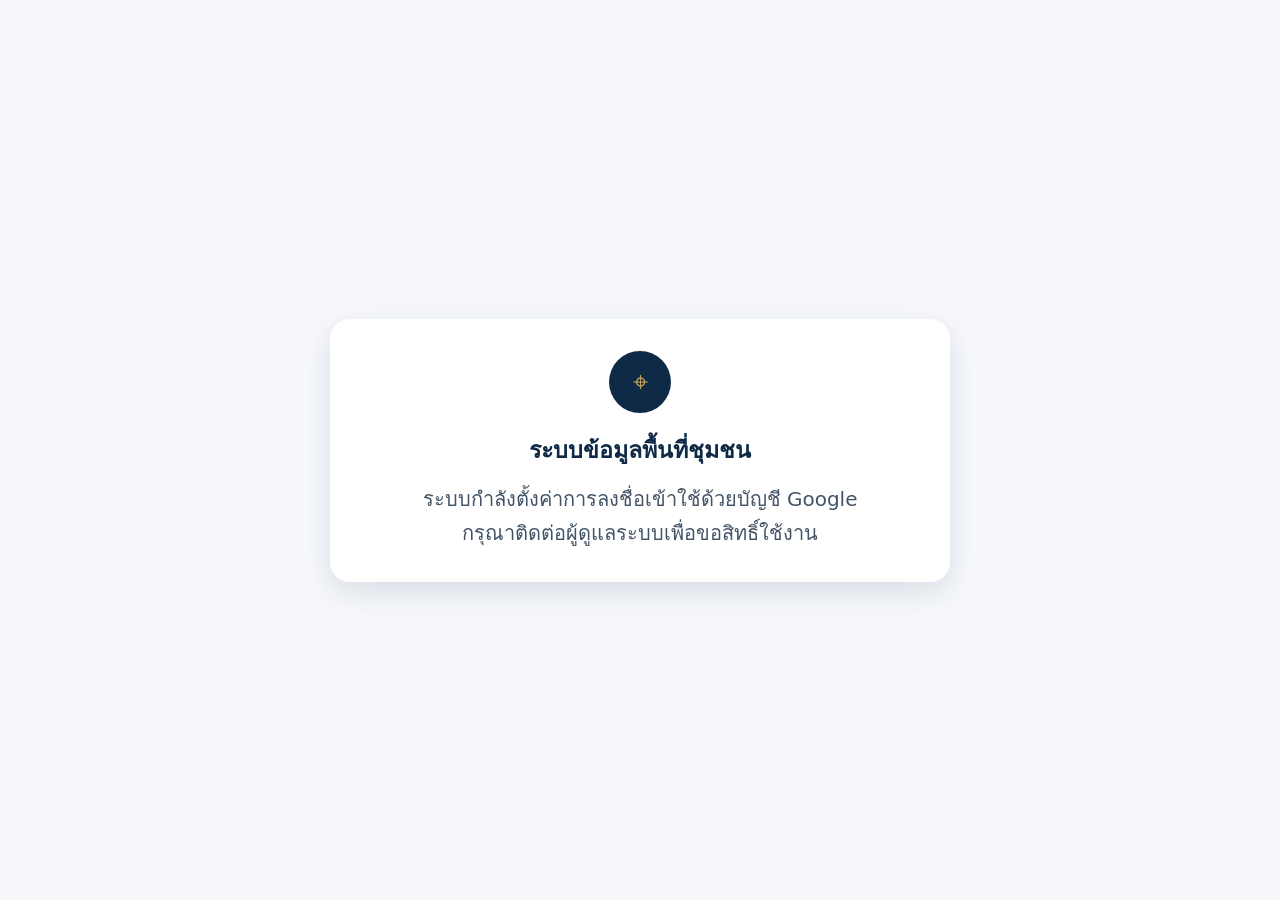
==== index.html @ 24e33e11 "Initialize secure community system Pages origin" ====
<!doctype html>
<html lang="th">
<head>
  <meta charset="utf-8">
  <meta name="viewport" content="width=device-width, initial-scale=1, viewport-fit=cover">
  <meta name="robots" content="noindex, nofollow">
  <title>ระบบข้อมูลพื้นที่ชุมชน</title>
  <style>
    :root { color-scheme: light; --navy:#0e2a47; --gold:#c8a45a; --paper:#f6f8fb; }
    * { box-sizing:border-box; }
    body { margin:0; min-height:100vh; display:grid; place-items:center; padding:24px; background:var(--paper); color:var(--navy); font:20px system-ui,sans-serif; }
    main { width:min(100%,620px); padding:32px; background:#fff; border-radius:20px; box-shadow:0 10px 30px #0e2a4720; text-align:center; }
    h1 { margin:0 0 14px; font-size:1.45rem; }
    p { margin:0; line-height:1.7; color:#435466; }
    .mark { width:62px; height:62px; margin:0 auto 18px; border-radius:50%; display:grid; place-items:center; background:var(--navy); color:var(--gold); font-size:1.7rem; }
  </style>
</head>
<body>
  <main>
    <div class="mark" aria-hidden="true">⌖</div>
    <h1>ระบบข้อมูลพื้นที่ชุมชน</h1>
    <p>ระบบกำลังตั้งค่าการลงชื่อเข้าใช้ด้วยบัญชี Google<br>กรุณาติดต่อผู้ดูแลระบบเพื่อขอสิทธิ์ใช้งาน</p>
  </main>
</body>
</html>
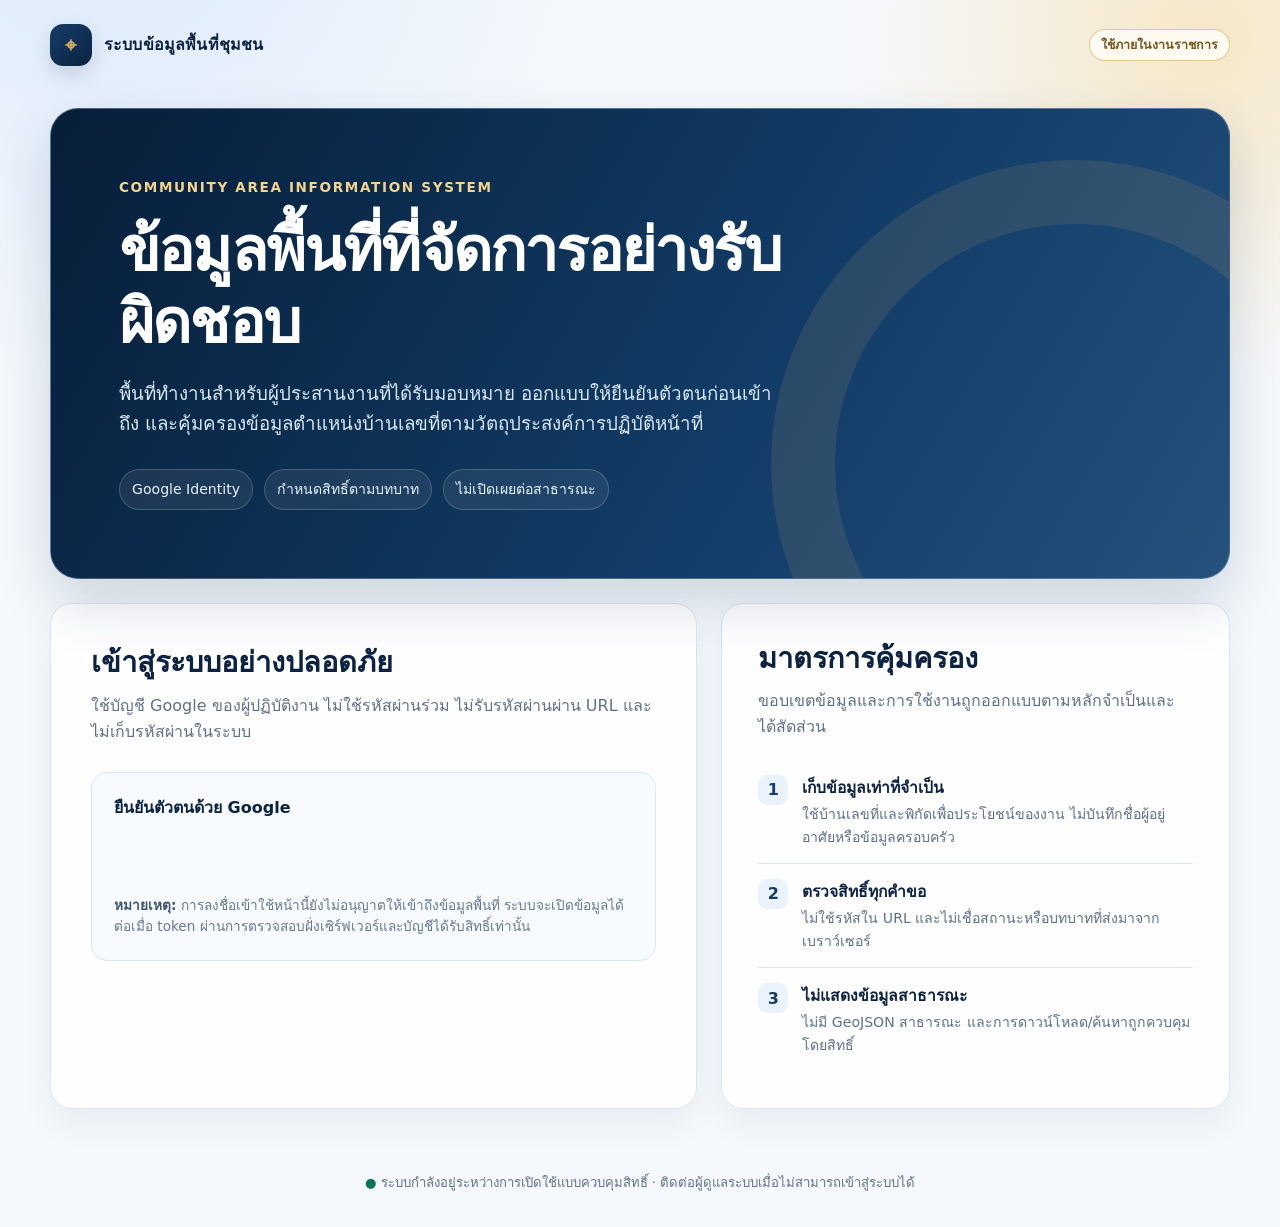
==== commit 1506cf9c: "Add secure Google sign-in landing page" ====
--- a/index.html
+++ b/index.html
@@ -4,23 +4,105 @@
   <meta charset="utf-8">
   <meta name="viewport" content="width=device-width, initial-scale=1, viewport-fit=cover">
   <meta name="robots" content="noindex, nofollow">
+  <meta name="referrer" content="strict-origin-when-cross-origin">
   <title>ระบบข้อมูลพื้นที่ชุมชน</title>
   <style>
-    :root { color-scheme: light; --navy:#0e2a47; --gold:#c8a45a; --paper:#f6f8fb; }
+    :root { color-scheme: light; --navy:#0b2341; --navy-2:#153d68; --ink:#12233a; --muted:#607087; --line:#dce5ef; --gold:#d4ad61; --paper:#f5f8fc; --success:#0d7356; }
     * { box-sizing:border-box; }
-    body { margin:0; min-height:100vh; display:grid; place-items:center; padding:24px; background:var(--paper); color:var(--navy); font:20px system-ui,sans-serif; }
-    main { width:min(100%,620px); padding:32px; background:#fff; border-radius:20px; box-shadow:0 10px 30px #0e2a4720; text-align:center; }
-    h1 { margin:0 0 14px; font-size:1.45rem; }
-    p { margin:0; line-height:1.7; color:#435466; }
-    .mark { width:62px; height:62px; margin:0 auto 18px; border-radius:50%; display:grid; place-items:center; background:var(--navy); color:var(--gold); font-size:1.7rem; }
+    html { min-width:320px; background:var(--paper); }
+    body { margin:0; min-height:100vh; color:var(--ink); font:16px/1.6 "Noto Sans Thai","Leelawadee UI",Tahoma,system-ui,sans-serif; background:radial-gradient(circle at 8% -8%,#dceafb 0,transparent 31rem),radial-gradient(circle at 94% 3%,#f6e7c7 0,transparent 22rem),var(--paper); }
+    .shell { width:min(1180px,calc(100% - 40px)); margin:0 auto; }
+    .topbar { padding:24px 0 14px; display:flex; justify-content:space-between; align-items:center; gap:20px; }
+    .brand { display:flex; align-items:center; gap:12px; color:var(--navy); font-weight:800; letter-spacing:.01em; }
+    .brand-mark { width:42px; height:42px; display:grid; place-items:center; border-radius:13px; color:var(--gold); background:linear-gradient(145deg,var(--navy-2),var(--navy)); box-shadow:0 8px 20px #08224225; font-size:1.25rem; }
+    .classification { margin:0; padding:5px 11px; border:1px solid #d6af62aa; border-radius:999px; background:#fffaf0; color:#76541e; font-size:.78rem; font-weight:700; }
+    main { padding:28px 0 42px; }
+    .hero { overflow:hidden; position:relative; padding:clamp(30px,6vw,68px); border:1px solid #ffffff44; border-radius:28px; color:#fff; background:linear-gradient(121deg,#071e38 0%,#123d68 62%,#24517d 100%); box-shadow:0 24px 54px #11365b2d; }
+    .hero::after { content:""; position:absolute; right:-150px; bottom:-190px; width:480px; height:480px; border:64px solid #d4ad611f; border-radius:50%; pointer-events:none; }
+    .eyebrow { position:relative; z-index:1; margin:0 0 15px; color:#f2d38f; font-weight:800; font-size:.85rem; letter-spacing:.12em; text-transform:uppercase; }
+    h1 { position:relative; z-index:1; max-width:720px; margin:0; font-size:clamp(2rem,4.7vw,3.9rem); line-height:1.2; letter-spacing:-.03em; }
+    .lead { position:relative; z-index:1; max-width:670px; margin:21px 0 0; color:#d9e8f6; font-size:clamp(1rem,2.2vw,1.17rem); }
+    .hero-meta { position:relative; z-index:1; display:flex; flex-wrap:wrap; gap:11px; margin-top:30px; }
+    .pill { padding:8px 12px; border:1px solid #ffffff2f; border-radius:999px; background:#ffffff12; color:#e8f3fc; font-size:.88rem; }
+    .grid { display:grid; grid-template-columns:1.12fr .88fr; gap:24px; margin-top:24px; }
+    .panel { border:1px solid var(--line); border-radius:22px; background:#fffe; box-shadow:0 14px 35px #1736560f; }
+    .access { padding:clamp(25px,4vw,40px); }
+    h2 { margin:0; color:var(--navy); font-size:clamp(1.35rem,2.4vw,1.8rem); line-height:1.3; }
+    .copy { margin:12px 0 0; color:var(--muted); }
+    .signin-box { margin-top:28px; padding:22px; border:1px solid #d9e7f3; border-radius:16px; background:#f7fbff; }
+    .signin-title { margin:0; color:var(--navy); font-weight:800; }
+    #google-button { min-height:44px; margin-top:15px; }
+    .status { display:none; margin:18px 0 0; padding:14px; border:1px solid #a9d8c9; border-radius:12px; color:#07563f; background:#edf9f4; }
+    .status[aria-hidden="false"] { display:block; }
+    .notice { margin:15px 0 0; color:#68788e; font-size:.85rem; }
+    .notice strong { color:#3e536e; }
+    .safeguards { padding:clamp(25px,4vw,36px); }
+    .safeguards > p { margin:11px 0 21px; color:var(--muted); }
+    .guard { display:grid; grid-template-columns:32px 1fr; gap:12px; padding:15px 0; border-top:1px solid var(--line); }
+    .guard:first-of-type { border-top:0; }
+    .guard-icon { width:30px; height:30px; display:grid; place-items:center; border-radius:9px; background:#eaf3fb; color:var(--navy-2); font-weight:900; }
+    .guard h3 { margin:0; color:var(--navy); font-size:.98rem; }
+    .guard p { margin:3px 0 0; color:var(--muted); font-size:.88rem; }
+    .footer { padding:21px 0 34px; color:#63738a; font-size:.82rem; text-align:center; }
+    .footer span { color:var(--success); font-weight:800; }
+    @media (max-width:780px) { .shell { width:min(100% - 28px,600px); } .topbar { padding-top:14px; } .classification { display:none; } main { padding-top:13px; } .grid { grid-template-columns:1fr; } .hero { border-radius:22px; } }
   </style>
+  <script src="https://accounts.google.com/gsi/client" async defer></script>
 </head>
 <body>
-  <main>
-    <div class="mark" aria-hidden="true">⌖</div>
-    <h1>ระบบข้อมูลพื้นที่ชุมชน</h1>
-    <p>ระบบกำลังตั้งค่าการลงชื่อเข้าใช้ด้วยบัญชี Google<br>กรุณาติดต่อผู้ดูแลระบบเพื่อขอสิทธิ์ใช้งาน</p>
-  </main>
+  <div class="shell">
+    <header class="topbar">
+      <div class="brand"><span class="brand-mark" aria-hidden="true">⌖</span><span>ระบบข้อมูลพื้นที่ชุมชน</span></div>
+      <p class="classification">ใช้ภายในงานราชการ</p>
+    </header>
+    <main>
+      <section class="hero" aria-labelledby="page-title">
+        <p class="eyebrow">Community Area Information System</p>
+        <h1 id="page-title">ข้อมูลพื้นที่ที่จัดการอย่างรับผิดชอบ</h1>
+        <p class="lead">พื้นที่ทำงานสำหรับผู้ประสานงานที่ได้รับมอบหมาย ออกแบบให้ยืนยันตัวตนก่อนเข้าถึง และคุ้มครองข้อมูลตำแหน่งบ้านเลขที่ตามวัตถุประสงค์การปฏิบัติหน้าที่</p>
+        <div class="hero-meta" aria-label="หลักการคุ้มครองข้อมูล"><span class="pill">Google Identity</span><span class="pill">กำหนดสิทธิ์ตามบทบาท</span><span class="pill">ไม่เปิดเผยต่อสาธารณะ</span></div>
+      </section>
+      <div class="grid">
+        <section class="panel access" aria-labelledby="access-title">
+          <h2 id="access-title">เข้าสู่ระบบอย่างปลอดภัย</h2>
+          <p class="copy">ใช้บัญชี Google ของผู้ปฏิบัติงาน ไม่ใช้รหัสผ่านร่วม ไม่รับรหัสผ่านผ่าน URL และไม่เก็บรหัสผ่านในระบบ</p>
+          <div class="signin-box">
+            <p class="signin-title">ยืนยันตัวตนด้วย Google</p>
+            <div id="google-button" aria-label="ปุ่มเข้าสู่ระบบด้วย Google"></div>
+            <div id="signin-status" class="status" role="status" aria-hidden="true"></div>
+            <p class="notice"><strong>หมายเหตุ:</strong> การลงชื่อเข้าใช้หน้านี้ยังไม่อนุญาตให้เข้าถึงข้อมูลพื้นที่ ระบบจะเปิดข้อมูลได้ต่อเมื่อ token ผ่านการตรวจสอบฝั่งเซิร์ฟเวอร์และบัญชีได้รับสิทธิ์เท่านั้น</p>
+          </div>
+        </section>
+        <aside class="panel safeguards" aria-labelledby="safeguards-title">
+          <h2 id="safeguards-title">มาตรการคุ้มครอง</h2>
+          <p>ขอบเขตข้อมูลและการใช้งานถูกออกแบบตามหลักจำเป็นและได้สัดส่วน</p>
+          <div class="guard"><span class="guard-icon" aria-hidden="true">1</span><div><h3>เก็บข้อมูลเท่าที่จำเป็น</h3><p>ใช้บ้านเลขที่และพิกัดเพื่อประโยชน์ของงาน ไม่บันทึกชื่อผู้อยู่อาศัยหรือข้อมูลครอบครัว</p></div></div>
+          <div class="guard"><span class="guard-icon" aria-hidden="true">2</span><div><h3>ตรวจสิทธิ์ทุกคำขอ</h3><p>ไม่ใช้รหัสใน URL และไม่เชื่อสถานะหรือบทบาทที่ส่งมาจากเบราว์เซอร์</p></div></div>
+          <div class="guard"><span class="guard-icon" aria-hidden="true">3</span><div><h3>ไม่แสดงข้อมูลสาธารณะ</h3><p>ไม่มี GeoJSON สาธารณะ และการดาวน์โหลด/ค้นหาถูกควบคุมโดยสิทธิ์</p></div></div>
+        </aside>
+      </div>
+    </main>
+    <footer class="footer"><span>●</span> ระบบกำลังอยู่ระหว่างการเปิดใช้แบบควบคุมสิทธิ์ &middot; ติดต่อผู้ดูแลระบบเมื่อไม่สามารถเข้าสู่ระบบได้</footer>
+  </div>
+  <script>
+    // OAuth client IDs are public identifiers. No client secret, access token, or map data is stored here.
+    const GOOGLE_CLIENT_ID = '634557242300-qcfvk4r91tikah32rmsir5vpji8cugqu.apps.googleusercontent.com';
+    const status = document.getElementById('signin-status');
+    function decodeJwtPayload(token) {
+      const encoded = token.split('.')[1].replace(/-/g, '+').replace(/_/g, '/');
+      return JSON.parse(decodeURIComponent(atob(encoded).split('').map((character) => `%${(`00${character.charCodeAt(0).toString(16)}`).slice(-2)}`).join('')));
+    }
+    function handleCredentialResponse(response) {
+      // This display is not an authorization decision. The raw credential is deliberately not saved or sent anywhere.
+      const payload = decodeJwtPayload(response.credential);
+      const email = payload.email || 'บัญชี Google';
+      status.textContent = `ยืนยันตัวตนกับ Google แล้วสำหรับ ${email} ระบบกำลังรอการตรวจ token และสิทธิ์จากเซิร์ฟเวอร์ก่อนเปิดข้อมูลพื้นที่`;
+      status.setAttribute('aria-hidden', 'false');
+    }
+    window.onload = () => {
+      google.accounts.id.initialize({ client_id: GOOGLE_CLIENT_ID, callback: handleCredentialResponse, auto_select: false, cancel_on_tap_outside: true });
+      google.accounts.id.renderButton(document.getElementById('google-button'), { type:'standard', theme:'outline', size:'large', text:'signin_with', shape:'rectangular', width:270 });
+    };
+  </script>
 </body>
 </html>
-
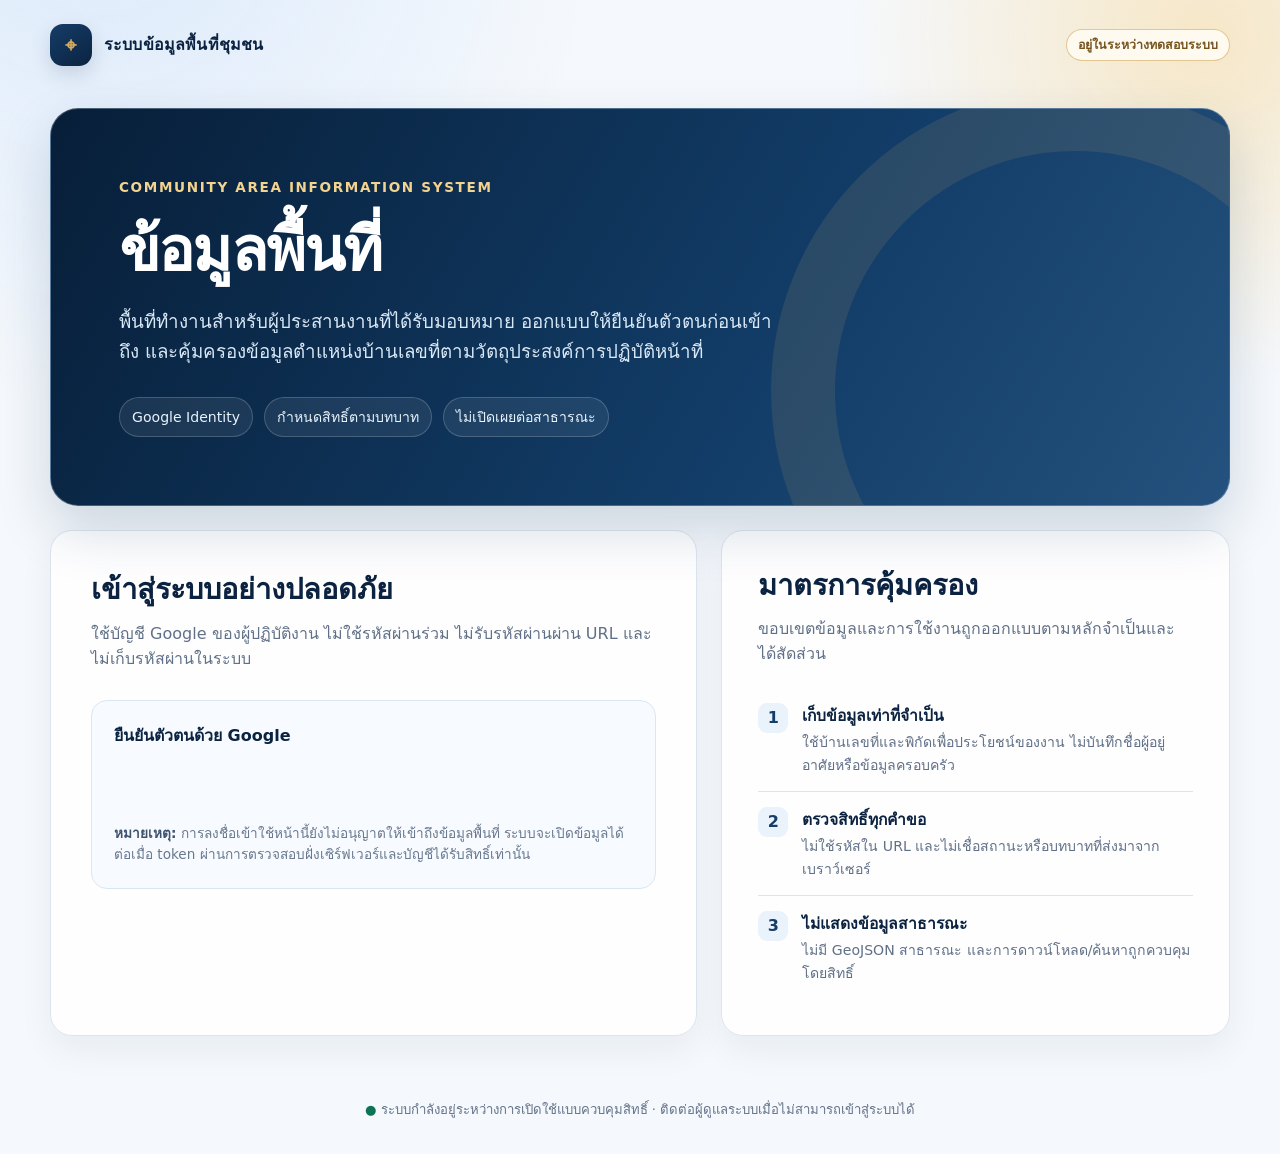
==== commit d3b41154: "Refine landing page labels" ====
--- a/index.html
+++ b/index.html
@@ -53,12 +53,12 @@
   <div class="shell">
     <header class="topbar">
       <div class="brand"><span class="brand-mark" aria-hidden="true">⌖</span><span>ระบบข้อมูลพื้นที่ชุมชน</span></div>
-      <p class="classification">ใช้ภายในงานราชการ</p>
+      <p class="classification">อยู่ในระหว่างทดสอบระบบ</p>
     </header>
     <main>
       <section class="hero" aria-labelledby="page-title">
         <p class="eyebrow">Community Area Information System</p>
-        <h1 id="page-title">ข้อมูลพื้นที่ที่จัดการอย่างรับผิดชอบ</h1>
+        <h1 id="page-title">ข้อมูลพื้นที่</h1>
         <p class="lead">พื้นที่ทำงานสำหรับผู้ประสานงานที่ได้รับมอบหมาย ออกแบบให้ยืนยันตัวตนก่อนเข้าถึง และคุ้มครองข้อมูลตำแหน่งบ้านเลขที่ตามวัตถุประสงค์การปฏิบัติหน้าที่</p>
         <div class="hero-meta" aria-label="หลักการคุ้มครองข้อมูล"><span class="pill">Google Identity</span><span class="pill">กำหนดสิทธิ์ตามบทบาท</span><span class="pill">ไม่เปิดเผยต่อสาธารณะ</span></div>
       </section>
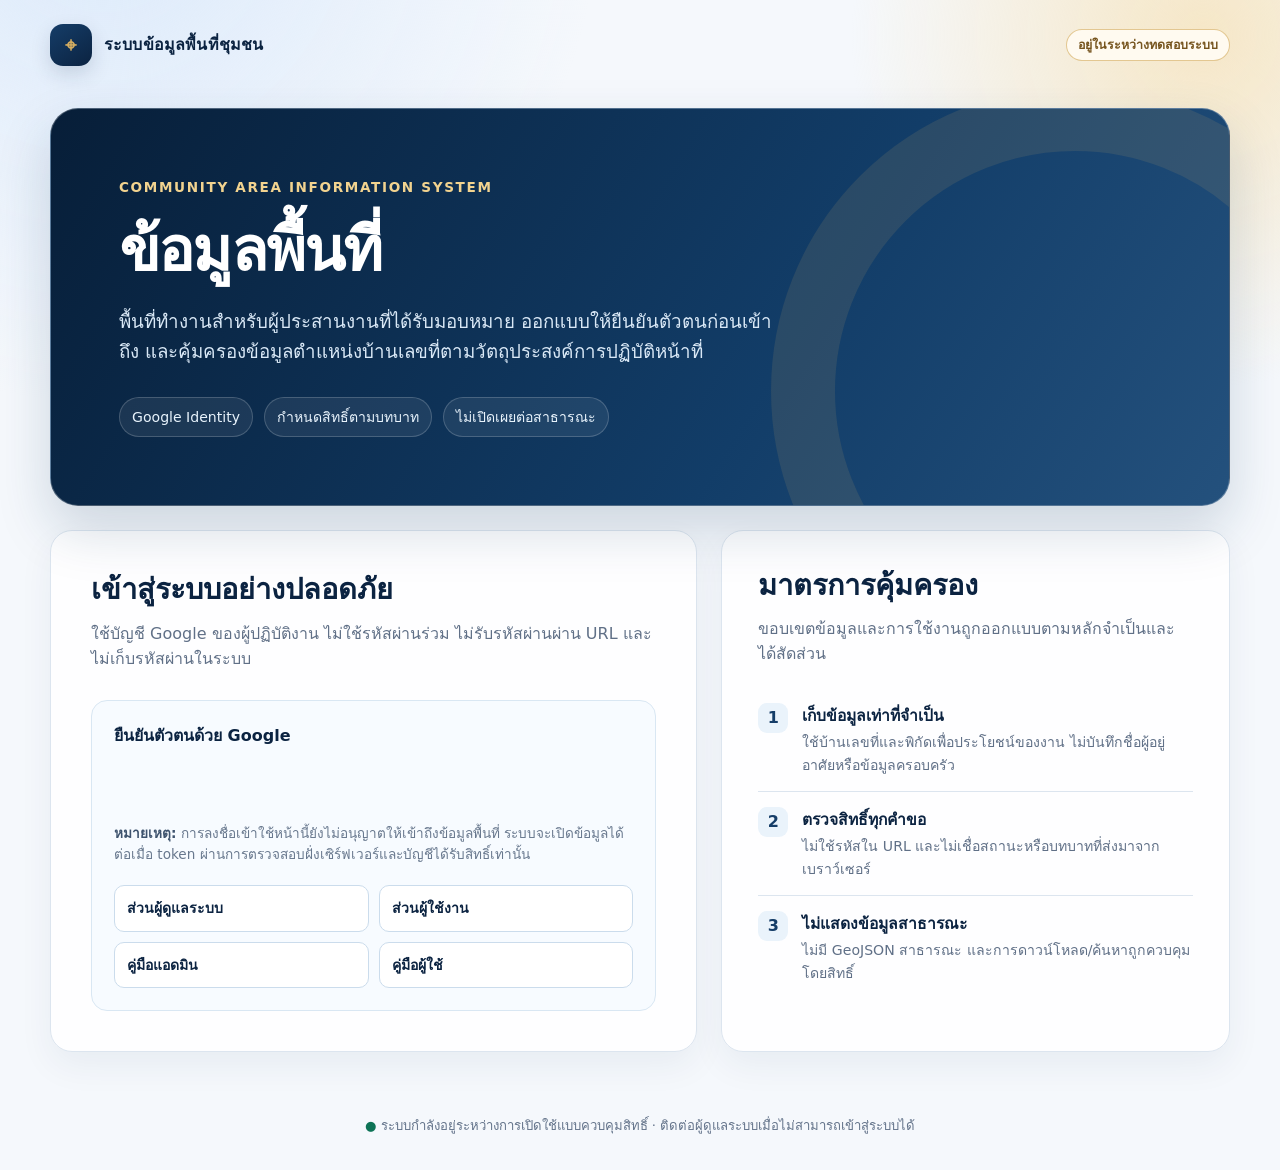
==== commit 685cb203: "Add separate admin user and guide portals" ====
--- a/index.html
+++ b/index.html
@@ -36,6 +36,9 @@
     .status[aria-hidden="false"] { display:block; }
     .notice { margin:15px 0 0; color:#68788e; font-size:.85rem; }
     .notice strong { color:#3e536e; }
+    .portal-links { display:grid; grid-template-columns:repeat(2,minmax(0,1fr)); gap:10px; margin-top:19px; }
+    .portal-links a { display:block; padding:11px 12px; border:1px solid #cbdcec; border-radius:10px; color:var(--navy); background:#fff; font-size:.88rem; font-weight:750; text-decoration:none; }
+    .portal-links a:hover { border-color:var(--navy-2); }
     .safeguards { padding:clamp(25px,4vw,36px); }
     .safeguards > p { margin:11px 0 21px; color:var(--muted); }
     .guard { display:grid; grid-template-columns:32px 1fr; gap:12px; padding:15px 0; border-top:1px solid var(--line); }
@@ -46,6 +49,7 @@
     .footer { padding:21px 0 34px; color:#63738a; font-size:.82rem; text-align:center; }
     .footer span { color:var(--success); font-weight:800; }
     @media (max-width:780px) { .shell { width:min(100% - 28px,600px); } .topbar { padding-top:14px; } .classification { display:none; } main { padding-top:13px; } .grid { grid-template-columns:1fr; } .hero { border-radius:22px; } }
+    @media (max-width:430px) { .portal-links { grid-template-columns:1fr; } }
   </style>
   <script src="https://accounts.google.com/gsi/client" async defer></script>
 </head>
@@ -71,6 +75,7 @@
             <div id="google-button" aria-label="ปุ่มเข้าสู่ระบบด้วย Google"></div>
             <div id="signin-status" class="status" role="status" aria-hidden="true"></div>
             <p class="notice"><strong>หมายเหตุ:</strong> การลงชื่อเข้าใช้หน้านี้ยังไม่อนุญาตให้เข้าถึงข้อมูลพื้นที่ ระบบจะเปิดข้อมูลได้ต่อเมื่อ token ผ่านการตรวจสอบฝั่งเซิร์ฟเวอร์และบัญชีได้รับสิทธิ์เท่านั้น</p>
+            <nav class="portal-links" aria-label="ทางเข้าระบบและคู่มือ"><a href="./admin.html">ส่วนผู้ดูแลระบบ</a><a href="./user.html">ส่วนผู้ใช้งาน</a><a href="./admin-guide.html">คู่มือแอดมิน</a><a href="./user-guide.html">คู่มือผู้ใช้</a></nav>
           </div>
         </section>
         <aside class="panel safeguards" aria-labelledby="safeguards-title">
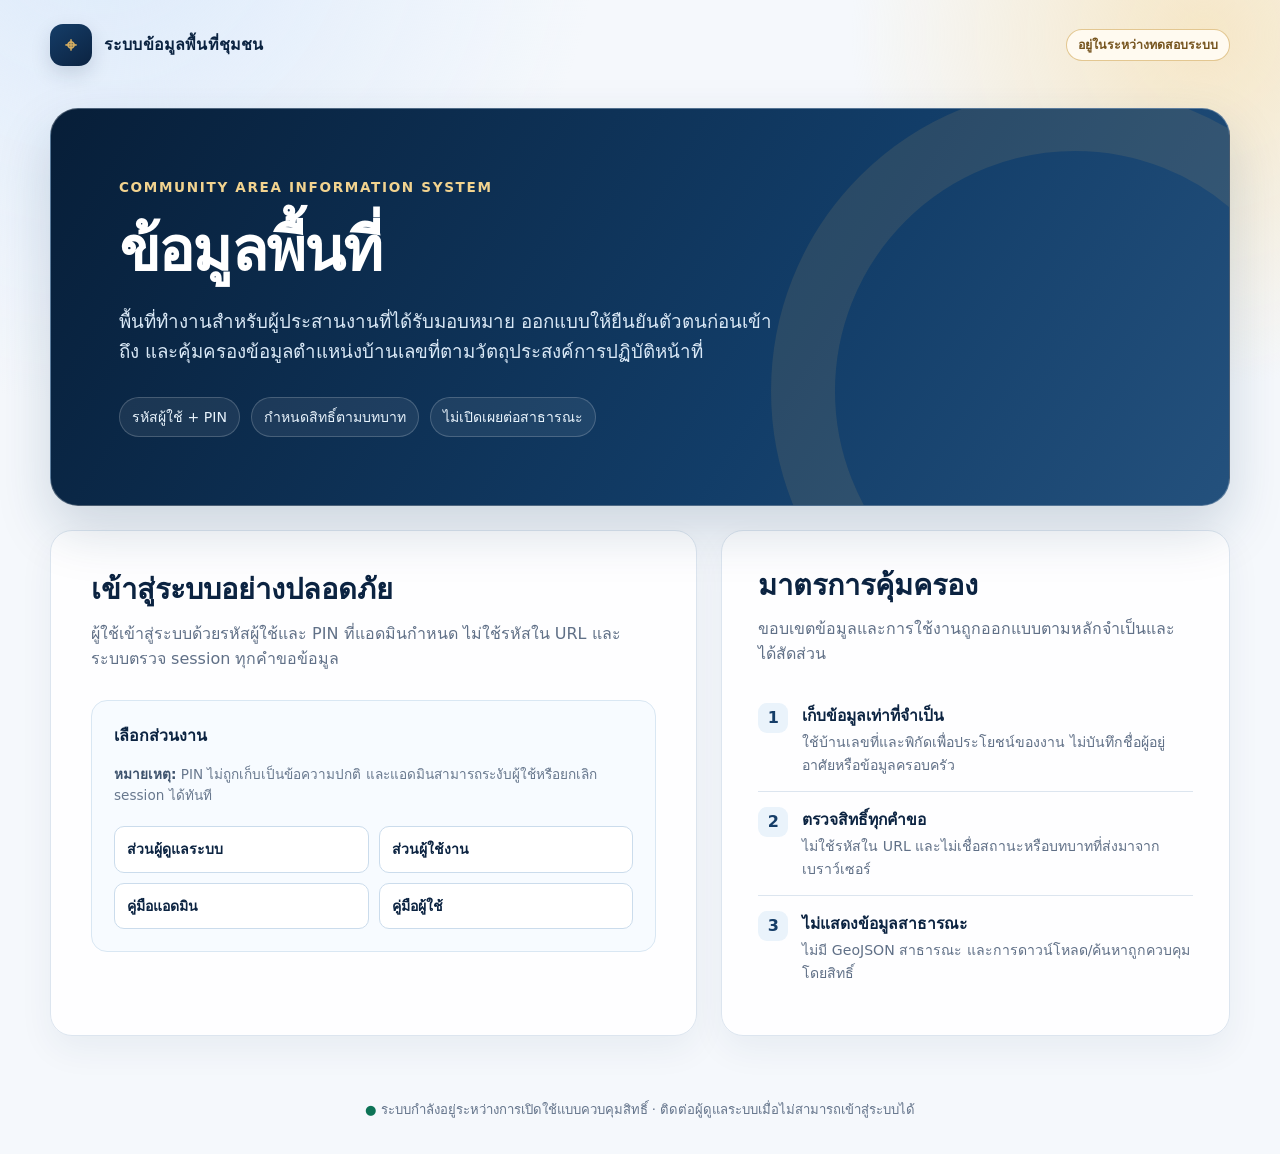
==== commit c1f72f22: "Add PIN session access to community map portal" ====
--- a/index.html
+++ b/index.html
@@ -51,7 +51,6 @@
     @media (max-width:780px) { .shell { width:min(100% - 28px,600px); } .topbar { padding-top:14px; } .classification { display:none; } main { padding-top:13px; } .grid { grid-template-columns:1fr; } .hero { border-radius:22px; } }
     @media (max-width:430px) { .portal-links { grid-template-columns:1fr; } }
   </style>
-  <script src="https://accounts.google.com/gsi/client" async defer></script>
 </head>
 <body>
   <div class="shell">
@@ -64,17 +63,15 @@
         <p class="eyebrow">Community Area Information System</p>
         <h1 id="page-title">ข้อมูลพื้นที่</h1>
         <p class="lead">พื้นที่ทำงานสำหรับผู้ประสานงานที่ได้รับมอบหมาย ออกแบบให้ยืนยันตัวตนก่อนเข้าถึง และคุ้มครองข้อมูลตำแหน่งบ้านเลขที่ตามวัตถุประสงค์การปฏิบัติหน้าที่</p>
-        <div class="hero-meta" aria-label="หลักการคุ้มครองข้อมูล"><span class="pill">Google Identity</span><span class="pill">กำหนดสิทธิ์ตามบทบาท</span><span class="pill">ไม่เปิดเผยต่อสาธารณะ</span></div>
+        <div class="hero-meta" aria-label="หลักการคุ้มครองข้อมูล"><span class="pill">รหัสผู้ใช้ + PIN</span><span class="pill">กำหนดสิทธิ์ตามบทบาท</span><span class="pill">ไม่เปิดเผยต่อสาธารณะ</span></div>
       </section>
       <div class="grid">
         <section class="panel access" aria-labelledby="access-title">
           <h2 id="access-title">เข้าสู่ระบบอย่างปลอดภัย</h2>
-          <p class="copy">ใช้บัญชี Google ของผู้ปฏิบัติงาน ไม่ใช้รหัสผ่านร่วม ไม่รับรหัสผ่านผ่าน URL และไม่เก็บรหัสผ่านในระบบ</p>
+          <p class="copy">ผู้ใช้เข้าสู่ระบบด้วยรหัสผู้ใช้และ PIN ที่แอดมินกำหนด ไม่ใช้รหัสใน URL และระบบตรวจ session ทุกคำขอข้อมูล</p>
           <div class="signin-box">
-            <p class="signin-title">ยืนยันตัวตนด้วย Google</p>
-            <div id="google-button" aria-label="ปุ่มเข้าสู่ระบบด้วย Google"></div>
-            <div id="signin-status" class="status" role="status" aria-hidden="true"></div>
-            <p class="notice"><strong>หมายเหตุ:</strong> การลงชื่อเข้าใช้หน้านี้ยังไม่อนุญาตให้เข้าถึงข้อมูลพื้นที่ ระบบจะเปิดข้อมูลได้ต่อเมื่อ token ผ่านการตรวจสอบฝั่งเซิร์ฟเวอร์และบัญชีได้รับสิทธิ์เท่านั้น</p>
+            <p class="signin-title">เลือกส่วนงาน</p>
+            <p class="notice"><strong>หมายเหตุ:</strong> PIN ไม่ถูกเก็บเป็นข้อความปกติ และแอดมินสามารถระงับผู้ใช้หรือยกเลิก session ได้ทันที</p>
             <nav class="portal-links" aria-label="ทางเข้าระบบและคู่มือ"><a href="./admin.html">ส่วนผู้ดูแลระบบ</a><a href="./user.html">ส่วนผู้ใช้งาน</a><a href="./admin-guide.html">คู่มือแอดมิน</a><a href="./user-guide.html">คู่มือผู้ใช้</a></nav>
           </div>
         </section>
@@ -89,25 +86,5 @@
     </main>
     <footer class="footer"><span>●</span> ระบบกำลังอยู่ระหว่างการเปิดใช้แบบควบคุมสิทธิ์ &middot; ติดต่อผู้ดูแลระบบเมื่อไม่สามารถเข้าสู่ระบบได้</footer>
   </div>
-  <script>
-    // OAuth client IDs are public identifiers. No client secret, access token, or map data is stored here.
-    const GOOGLE_CLIENT_ID = '634557242300-qcfvk4r91tikah32rmsir5vpji8cugqu.apps.googleusercontent.com';
-    const status = document.getElementById('signin-status');
-    function decodeJwtPayload(token) {
-      const encoded = token.split('.')[1].replace(/-/g, '+').replace(/_/g, '/');
-      return JSON.parse(decodeURIComponent(atob(encoded).split('').map((character) => `%${(`00${character.charCodeAt(0).toString(16)}`).slice(-2)}`).join('')));
-    }
-    function handleCredentialResponse(response) {
-      // This display is not an authorization decision. The raw credential is deliberately not saved or sent anywhere.
-      const payload = decodeJwtPayload(response.credential);
-      const email = payload.email || 'บัญชี Google';
-      status.textContent = `ยืนยันตัวตนกับ Google แล้วสำหรับ ${email} ระบบกำลังรอการตรวจ token และสิทธิ์จากเซิร์ฟเวอร์ก่อนเปิดข้อมูลพื้นที่`;
-      status.setAttribute('aria-hidden', 'false');
-    }
-    window.onload = () => {
-      google.accounts.id.initialize({ client_id: GOOGLE_CLIENT_ID, callback: handleCredentialResponse, auto_select: false, cancel_on_tap_outside: true });
-      google.accounts.id.renderButton(document.getElementById('google-button'), { type:'standard', theme:'outline', size:'large', text:'signin_with', shape:'rectangular', width:270 });
-    };
-  </script>
 </body>
 </html>
